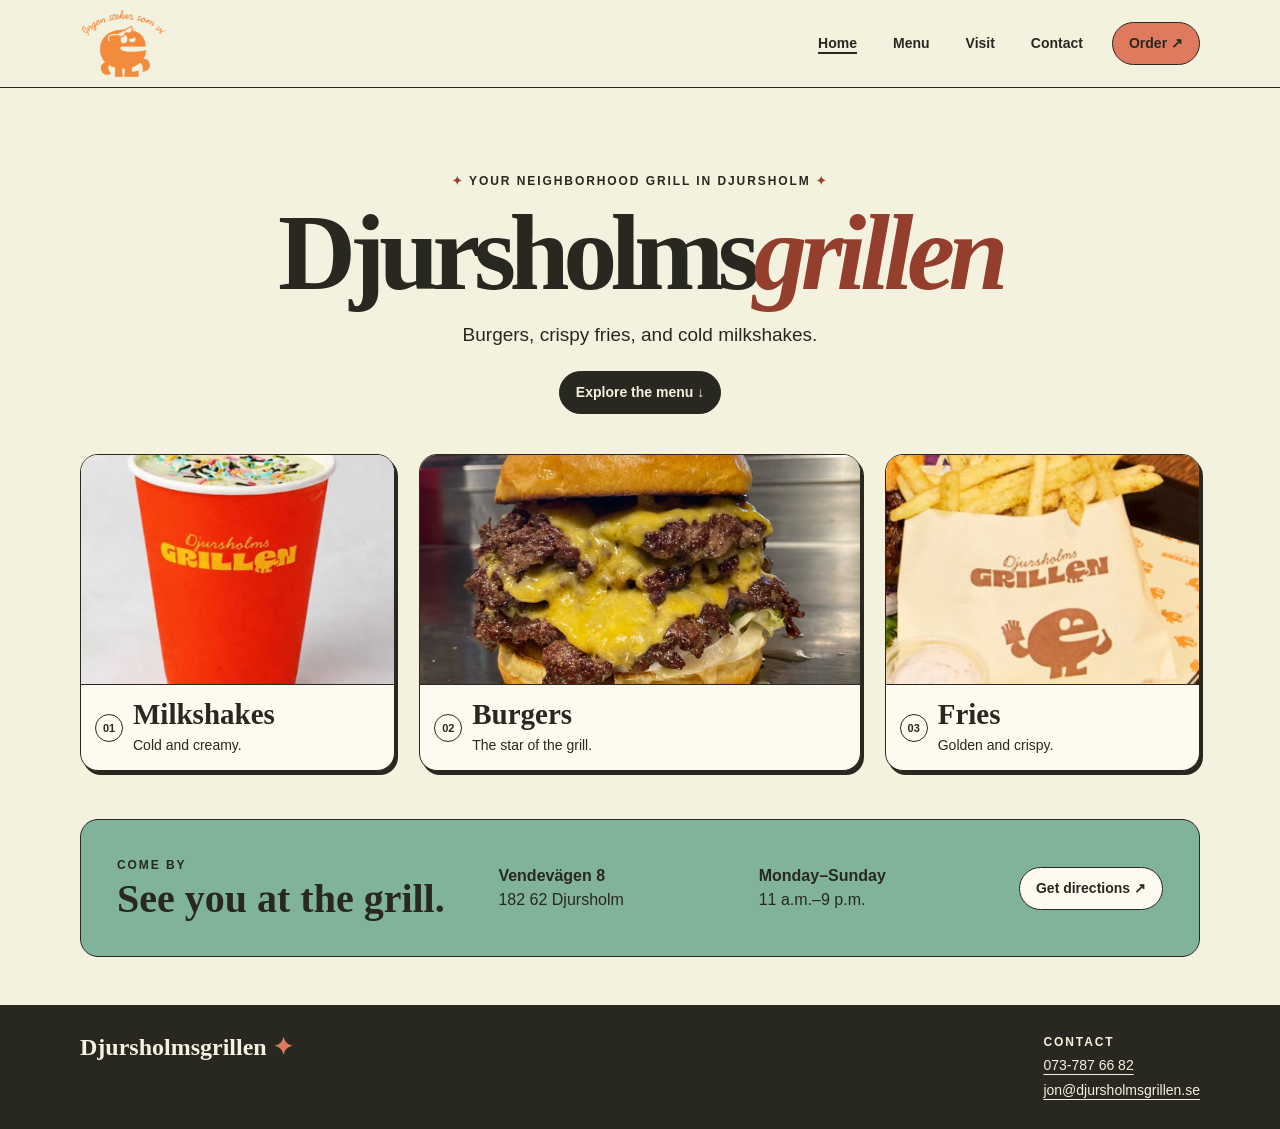
==== index.html @ 4b05fd67 "index" ====
<!DOCTYPE html>
<html lang="en">
<head>
    <meta charset="UTF-8">
    <meta name="viewport" content="width=device-width, initial-scale=1.0">
    <meta name="description" content="Burgers, crispy fries, and cold milkshakes at Djursholmsgrillen.">
    <title>Djursholmsgrillen</title>
    <link rel="stylesheet" href="css/style.css">
</head>

<body>
    <header id="home">
        <nav aria-label="Main navigation">
            <a class="logo" href="#home" aria-label="Djursholmsgrillen home">
    <img src="images/burgerlogo.jpg" alt="">
</a>

            <ul>
    <li><a class="active" href="Home.html" aria-current="page">Home</a></li>
    <li><a href="menu.html">Menu</a></li>
    <li><a href="visit.html">Visit</a></li>
    <li><a href="contact.html">Contact</a></li>
    <li><a class="order" href="https://yabie.online/djursholmsgrillen/en">Order ↗</a></li>
</ul>
        </nav>
    </header>

    <main>
        <section class="hero" aria-labelledby="page-title">
            <p class="eyebrow">
                <span aria-hidden="true">✦</span>
                Your neighborhood grill in Djursholm
                <span aria-hidden="true">✦</span>
            </p>
            <h1 id="page-title">Djursholms<wbr><em>grillen</em></h1>
            <p class="intro">Burgers, crispy fries, and cold milkshakes.</p>
            <a class="button" href="Menu.html">Explore the menu <span aria-hidden="true">↓</span></a>
        </section>

        

        <section aria-label="Our favorites">
            <div class="food-grid">
                <figure class="food-card shake">
                    <div class="food-picture">
                        <img src="images/milkshake.jpg" alt="Milkshake">
                    </div>
                    <figcaption>
                        <span class="card-number" aria-hidden="true">01</span>
                        <div>
                            <h3>Milkshakes</h3>
                            <p>Cold and creamy.</p>
                        </div>
                    </figcaption>
                </figure>

                <figure class="food-card burger">
                    <div class="food-picture">
                        <img src="images/burger.jpg" alt="Burger">
                    </div>
                    <figcaption>
                        <span class="card-number" aria-hidden="true">02</span>
                        <div>
                            <h3>Burgers</h3>
                            <p>The star of the grill.</p>
                        </div>
                    </figcaption>
                </figure>

                <figure class="food-card fries">
                    <div class="food-picture">
                        <img src="images/fries.jpg" alt="French fries">
                    </div>
                    <figcaption>
                        <span class="card-number" aria-hidden="true">03</span>
                        <div>
                            <h3>Fries</h3>
                            <p>Golden and crispy.</p>
                        </div>
                    </figcaption>
                </figure>
            </div>
        </section>

        <section class="visit" id="visit" aria-labelledby="visit-title">
            <div>
                <p class="eyebrow">Come by</p>
                <h2 id="visit-title">See you at the grill.</h2>
            </div>
            <p><strong>Vendevägen 8</strong><br>182 62 Djursholm</p>
            <p><strong>Monday–Sunday</strong><br>11 a.m.–9 p.m.</p>
            <a class="button" href="https://maps.google.com/?q=Vendev%C3%A4gen+8,+182+62+Djursholm">
                Get directions <span aria-hidden="true">↗</span>
            </a>
        </section>
    </main>

    <footer id="contact">
        <div class="footer-inner">
            <p class="footer-name">Djursholmsgrillen <span aria-hidden="true">✦</span></p>
            <div>
                <h2 class="eyebrow">Contact</h2>
                <a href="tel:+46737876682">073-787 66 82</a>
                <a href="mailto:jon@djursholmsgrillen.se">jon@djursholmsgrillen.se</a>
            </div>
        </div>
    </footer>
</body>
</html>
---- css/style.css ----
/* Colors */
:root {
    --cream: #f4f1de;
    --terracotta: #e07a5f;
    --sage: #81b29a;
    --ink: #282820;
    --rust: #943f2e;
    --paper: #fffaf0;
}

* {
    box-sizing: border-box;
}

body {
    margin: 0;
    background: var(--cream);
    color: var(--ink);
    font-family: Arial, sans-serif;
    line-height: 1.5;
}

h1, h2, h3, p, figure {
    margin: 0;
}

a {
    color: inherit;
    text-underline-offset: 4px;
}

a:focus-visible {
    outline: 2px solid currentColor;
    outline-offset: 4px;
}

main,
.footer-inner {
    width: min(92%, 1120px);
    margin: 0 auto;
}

/* Horizontal navigation */
header {
    border-bottom: 1px solid var(--ink);
}

nav {
    display: flex;
    align-items: center;
    justify-content: space-between;
    gap: 12px;
    width: min(94%, 1120px);
    min-height: 74px;
    margin: 0 auto;
    padding: 8px 0;
}

nav ul {
    display: flex;
    align-items: center;
    gap: clamp(4px, 2vw, 22px);
    margin: 0;
    padding: 0;
    list-style: none;
}

nav a {
    display: block;
    padding: 12px 7px;
    font-size: 14px;
    font-weight: bold;
    text-decoration: none;
    white-space: nowrap;
}

nav a:hover,
nav a.active {
    text-decoration: underline;
    text-decoration-thickness: 2px;
}

nav .logo {
    flex-shrink: 0;
    width: 88px;
    padding: 0;
}

nav .logo img {
    display: block;
    width: 100%;
    height: auto;
    border-radius: 8px;
}

nav .order,
.button {
    display: inline-block;
    padding: 10px 16px;
    border: 1px solid var(--ink);
    border-radius: 30px;
    background: var(--terracotta);
    color: var(--ink);
    font-size: 14px;
    font-weight: bold;
    text-decoration: none;
}

nav .order:hover,
.button:hover {
    background: var(--paper);
}

/* Homepage and menu page headings */
.hero,
.menu-hero {
    padding: clamp(40px, 7vw, 84px) 0 40px;
    text-align: center;
}

.eyebrow {
    font-size: 12px;
    font-weight: bold;
    letter-spacing: 0.16em;
    text-transform: uppercase;
}

.hero .eyebrow span,
.menu-hero .eyebrow {
    color: var(--rust);
}

.hero h1,
.menu-hero h1 {
    margin: 12px 0 16px;
    font: bold clamp(40px, 9vw, 108px)/0.95 Georgia, serif;
    letter-spacing: -0.06em;
}

.hero h1 em,
.menu-hero h1 em {
    color: var(--rust);
}

.intro {
    font-size: clamp(16px, 2vw, 19px);
}

.hero .button {
    margin-top: 22px;
    background: var(--ink);
    color: var(--cream);
}

.hero .button:hover {
    background: var(--terracotta);
    color: var(--ink);
}

.hero .button:focus-visible {
    outline-color: var(--ink);
}

/* Homepage photo cards */
.section-top {
    display: flex;
    align-items: center;
    justify-content: space-between;
    gap: 16px;
    padding: 12px 0;
    border-top: 1px solid var(--ink);
}

.section-top a {
    font-size: 14px;
    font-weight: bold;
}

.food-grid,
.menu-grid {
    display: grid;
    grid-template-columns: minmax(0, 1fr) minmax(0, 1.4fr) minmax(0, 1fr);
    gap: clamp(14px, 2vw, 24px);
}

.food-card,
.menu-panel {
    overflow: hidden;
    border: 1px solid var(--ink);
    border-radius: 18px;
    background: var(--paper);
    box-shadow: 3px 4px 0 var(--ink);
}

.food-picture {
    height: clamp(155px, 20vw, 230px);
    overflow: hidden;
    border-bottom: 1px solid var(--ink);
}

.food-picture img,
.menu-panel > img {
    display: block;
    width: 100%;
    object-fit: cover;
    object-position: center;
}

.food-picture img {
    height: 100%;
}

.food-card figcaption {
    display: flex;
    align-items: center;
    gap: 10px;
    padding: 14px;
}

.card-number {
    display: grid;
    flex-shrink: 0;
    place-items: center;
    width: 28px;
    height: 28px;
    border: 1px solid var(--ink);
    border-radius: 50%;
    font-size: 11px;
    font-weight: bold;
}

.food-card h3 {
    font: bold clamp(19px, 3vw, 29px)/1.1 Georgia, serif;
}

.food-card p {
    margin-top: 4px;
    font-size: 14px;
}

/* Visit section */
.visit {
    display: grid;
    grid-template-columns: 1.5fr 1fr 1fr auto;
    align-items: center;
    gap: 18px;
    margin: 48px 0;
    padding: clamp(18px, 4vw, 36px);
    border: 1px solid var(--ink);
    border-radius: 18px;
    background: var(--sage);
}

.visit h2 {
    margin-top: 4px;
    font: bold clamp(26px, 4vw, 40px)/1.05 Georgia, serif;
}

.visit .button {
    justify-self: start;
    background: var(--paper);
}

.visit .button:hover {
    background: var(--cream);
}

/* Menu page */
.menu-page {
    padding-bottom: 48px;
}

.menu-grid {
    grid-template-areas: "sides burgers drinks";
    align-items: start;
}

.menu-sides {
    grid-area: sides;
    --panel-color: var(--sage);
}

.menu-burgers {
    grid-area: burgers;
    --panel-color: var(--terracotta);
}

.menu-drinks {
    grid-area: drinks;
    --panel-color: #e8d7aa;
}

.menu-panel-heading {
    padding: 18px;
    background: var(--panel-color);
}

.menu-panel-heading h2 {
    margin-top: 4px;
    font: bold clamp(24px, 3vw, 38px)/1.05 Georgia, serif;
}

.menu-panel > img {
    height: clamp(155px, 19vw, 220px);
    border-block: 1px solid var(--ink);
}

.menu-items {
    margin: 0;
    padding: 0 18px 6px;
    list-style: none;
}

.menu-items li {
    padding: 13px 0;
}

.menu-items li + li {
    border-top: 1px dashed #aaa591;
}

.menu-item-line {
    display: flex;
    align-items: baseline;
    justify-content: space-between;
    gap: 8px;
}

.menu-items strong {
    font: bold 18px Georgia, serif;
}

.menu-price {
    color: var(--rust);
    font-size: 13px;
    font-weight: bold;
    white-space: nowrap;
}

.menu-items p {
    margin-top: 4px;
    font-size: 14px;
}

.menu-price-guide {
    padding: 10px 18px;
    background: var(--cream);
    font-size: 13px;
}

/* Hide the old "Ready to order?" banner. */
.menu-order {
    display: none;
}

/* Footer */
footer {
    background: var(--ink);
    color: var(--cream);
}

.footer-inner {
    display: flex;
    flex-wrap: wrap;
    justify-content: space-between;
    gap: 18px;
    padding: 28px 0;
}

.footer-name {
    font: bold 24px Georgia, serif;
}

.footer-name span {
    color: var(--terracotta);
}

footer a {
    display: block;
    margin-top: 4px;
    font-size: 14px;
}

/* Smaller screens */
@media (max-width: 720px) {
    .menu-grid {
        grid-template-columns: 1fr;
        grid-template-areas:
            "burgers"
            "sides"
            "drinks";
    }

    .menu-panel > img {
        height: clamp(175px, 45vw, 260px);
    }

    .visit {
        grid-template-columns: 1fr 1fr;
    }

    .visit > div,
    .visit .button {
        grid-column: 1 / -1;
    }
}

@media (max-width: 600px) {
    nav {
        flex-direction: column;
        padding: 12px 0;
    }

    nav ul {
        justify-content: center;
        flex-wrap: wrap;
    }

    nav a {
        padding-inline: 5px;
        font-size: 13px;
    }

    nav .order {
        padding-inline: 9px;
    }

    .food-grid {
        grid-template-columns: 1fr 1fr;
    }

    .food-grid .burger {
        grid-column: 1 / -1;
        grid-row: 1;
    }

    .burger .food-picture {
        height: 210px;
    }

    .food-card figcaption {
        padding: 10px;
    }

    .card-number {
        display: none;
    }
}
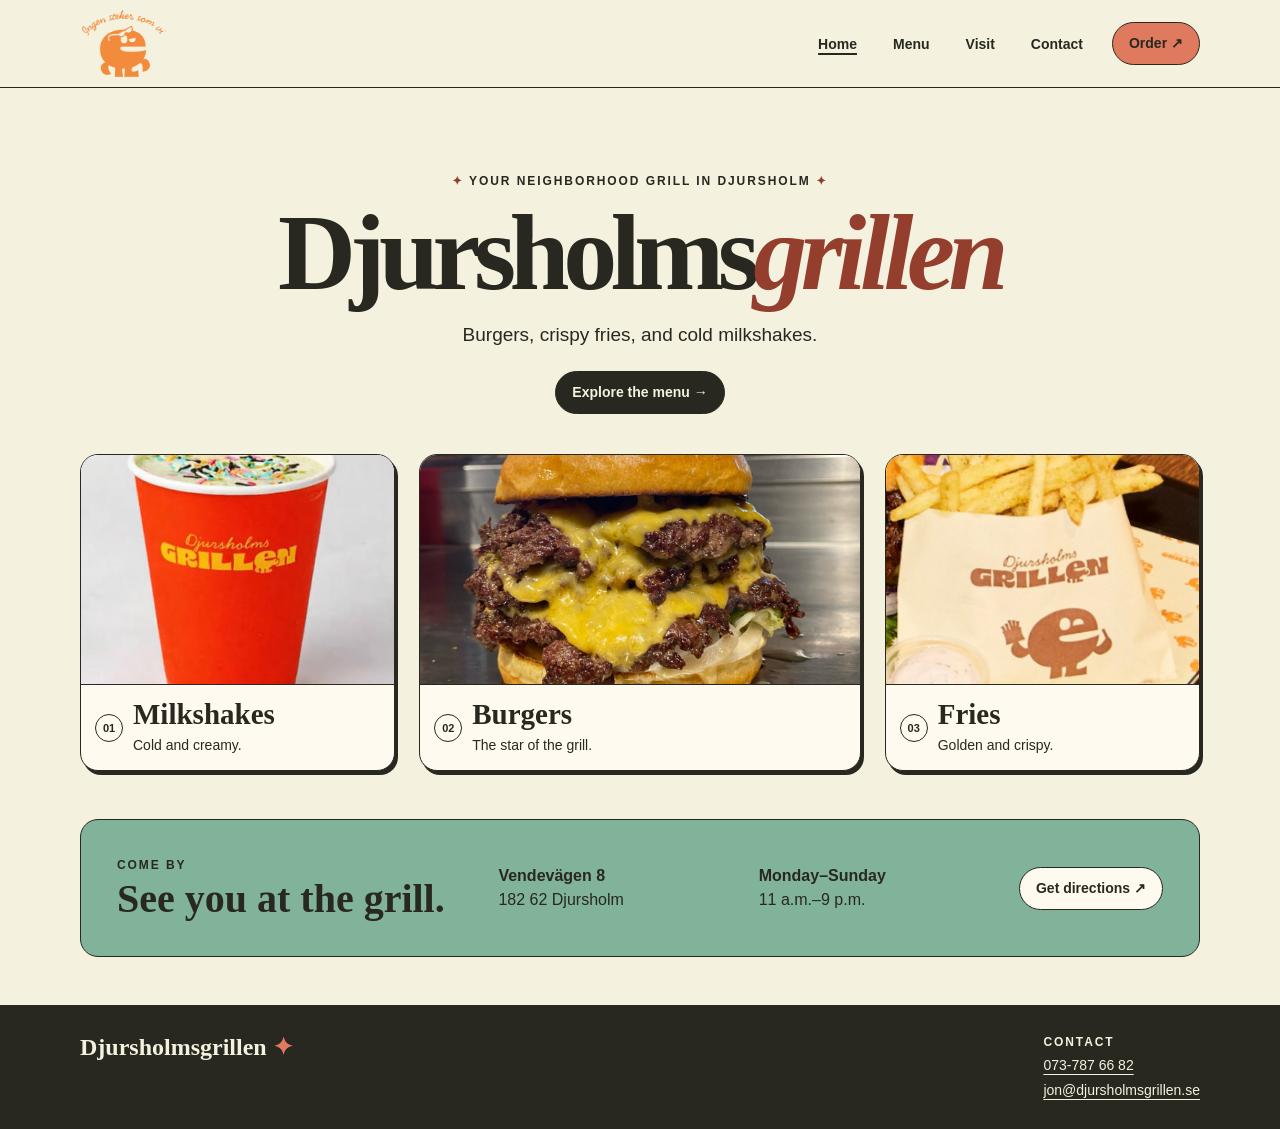
==== commit 969d115a: "final ma" ====
--- a/index.html
+++ b/index.html
@@ -4,24 +4,31 @@
     <meta charset="UTF-8">
     <meta name="viewport" content="width=device-width, initial-scale=1.0">
     <meta name="description" content="Burgers, crispy fries, and cold milkshakes at Djursholmsgrillen.">
-    <title>Djursholmsgrillen</title>
+    <title>Home | Djursholmsgrillen</title>
     <link rel="stylesheet" href="css/style.css">
 </head>
 
 <body>
     <header id="home">
         <nav aria-label="Main navigation">
-            <a class="logo" href="#home" aria-label="Djursholmsgrillen home">
-    <img src="images/burgerlogo.jpg" alt="">
-</a>
+            <a class="logo" href="index.html" aria-label="Djursholmsgrillen home">
+                <img src="images/burgerlogo.jpg" alt="">
+            </a>
 
             <ul>
-    <li><a class="active" href="Home.html" aria-current="page">Home</a></li>
-    <li><a href="menu.html">Menu</a></li>
-    <li><a href="visit.html">Visit</a></li>
-    <li><a href="contact.html">Contact</a></li>
-    <li><a class="order" href="https://yabie.online/djursholmsgrillen/en">Order ↗</a></li>
-</ul>
+                <li><a class="active" href="index.html" aria-current="page">Home</a></li>
+                <li><a href="Menu.html">Menu</a></li>
+                <li><a href="Visit.html">Visit</a></li>
+                <li><a href="contact.html">Contact</a></li>
+                <li>
+                    <a class="order"
+                       href="https://yabie.online/djursholmsgrillen/en"
+                       target="_blank"
+                       rel="noopener">
+                        Order <span aria-hidden="true">↗</span>
+                    </a>
+                </li>
+            </ul>
         </nav>
     </header>
 
@@ -34,10 +41,10 @@
             </p>
             <h1 id="page-title">Djursholms<wbr><em>grillen</em></h1>
             <p class="intro">Burgers, crispy fries, and cold milkshakes.</p>
-            <a class="button" href="Menu.html">Explore the menu <span aria-hidden="true">↓</span></a>
+            <a class="button" href="Menu.html">
+                Explore the menu <span aria-hidden="true">→</span>
+            </a>
         </section>
-
-        
 
         <section aria-label="Our favorites">
             <div class="food-grid">
@@ -48,7 +55,7 @@
                     <figcaption>
                         <span class="card-number" aria-hidden="true">01</span>
                         <div>
-                            <h3>Milkshakes</h3>
+                            <h2>Milkshakes</h2>
                             <p>Cold and creamy.</p>
                         </div>
                     </figcaption>
@@ -61,7 +68,7 @@
                     <figcaption>
                         <span class="card-number" aria-hidden="true">02</span>
                         <div>
-                            <h3>Burgers</h3>
+                            <h2>Burgers</h2>
                             <p>The star of the grill.</p>
                         </div>
                     </figcaption>
@@ -74,7 +81,7 @@
                     <figcaption>
                         <span class="card-number" aria-hidden="true">03</span>
                         <div>
-                            <h3>Fries</h3>
+                            <h2>Fries</h2>
                             <p>Golden and crispy.</p>
                         </div>
                     </figcaption>
@@ -89,7 +96,10 @@
             </div>
             <p><strong>Vendevägen 8</strong><br>182 62 Djursholm</p>
             <p><strong>Monday–Sunday</strong><br>11 a.m.–9 p.m.</p>
-            <a class="button" href="https://maps.google.com/?q=Vendev%C3%A4gen+8,+182+62+Djursholm">
+            <a class="button"
+               href="https://maps.google.com/?q=Vendev%C3%A4gen+8,+182+62+Djursholm"
+               target="_blank"
+               rel="noopener">
                 Get directions <span aria-hidden="true">↗</span>
             </a>
         </section>
@@ -97,7 +107,9 @@
 
     <footer id="contact">
         <div class="footer-inner">
-            <p class="footer-name">Djursholmsgrillen <span aria-hidden="true">✦</span></p>
+            <p class="footer-name">
+                Djursholmsgrillen <span aria-hidden="true">✦</span>
+            </p>
             <div>
                 <h2 class="eyebrow">Contact</h2>
                 <a href="tel:+46737876682">073-787 66 82</a>
--- a/css/style.css
+++ b/css/style.css
@@ -1,4 +1,4 @@
-/* Colors */
+
 :root {
     --cream: #f4f1de;
     --terracotta: #e07a5f;
@@ -6,6 +6,10 @@
     --ink: #282820;
     --rust: #943f2e;
     --paper: #fffaf0;
+
+    --font-primary: Georgia, serif;
+    --font-secondary: Arial, sans-serif;
+    --font-accent: "Trebuchet MS", Arial, sans-serif;
 }
 
 * {
@@ -16,7 +20,7 @@
     margin: 0;
     background: var(--cream);
     color: var(--ink);
-    font-family: Arial, sans-serif;
+    font-family: var(--font-secondary);
     line-height: 1.5;
 }
 
@@ -29,8 +33,8 @@
     text-underline-offset: 4px;
 }
 
-a:focus-visible {
-    outline: 2px solid currentColor;
+:focus-visible {
+    outline: 2px solid var(--rust);
     outline-offset: 4px;
 }
 
@@ -40,7 +44,7 @@
     margin: 0 auto;
 }
 
-/* Horizontal navigation */
+
 header {
     border-bottom: 1px solid var(--ink);
 }
@@ -68,8 +72,7 @@
 nav a {
     display: block;
     padding: 12px 7px;
-    font-size: 14px;
-    font-weight: bold;
+    font: bold 14px var(--font-accent);
     text-decoration: none;
     white-space: nowrap;
 }
@@ -101,8 +104,7 @@
     border-radius: 30px;
     background: var(--terracotta);
     color: var(--ink);
-    font-size: 14px;
-    font-weight: bold;
+    font: bold 14px/1.5 var(--font-accent);
     text-decoration: none;
 }
 
@@ -111,7 +113,7 @@
     background: var(--paper);
 }
 
-/* Homepage and menu page headings */
+
 .hero,
 .menu-hero {
     padding: clamp(40px, 7vw, 84px) 0 40px;
@@ -119,8 +121,7 @@
 }
 
 .eyebrow {
-    font-size: 12px;
-    font-weight: bold;
+    font: bold 12px/1.5 var(--font-accent);
     letter-spacing: 0.16em;
     text-transform: uppercase;
 }
@@ -133,7 +134,7 @@
 .hero h1,
 .menu-hero h1 {
     margin: 12px 0 16px;
-    font: bold clamp(40px, 9vw, 108px)/0.95 Georgia, serif;
+    font: bold clamp(40px, 9vw, 108px)/0.95 var(--font-primary);
     letter-spacing: -0.06em;
 }
 
@@ -157,11 +158,7 @@
     color: var(--ink);
 }
 
-.hero .button:focus-visible {
-    outline-color: var(--ink);
-}
-
-/* Homepage photo cards */
+
 .section-top {
     display: flex;
     align-items: center;
@@ -184,12 +181,17 @@
 }
 
 .food-card,
-.menu-panel {
-    overflow: hidden;
+.menu-panel,
+.info-card {
     border: 1px solid var(--ink);
     border-radius: 18px;
     background: var(--paper);
     box-shadow: 3px 4px 0 var(--ink);
+}
+
+.food-card,
+.menu-panel {
+    overflow: hidden;
 }
 
 .food-picture {
@@ -225,12 +227,12 @@
     height: 28px;
     border: 1px solid var(--ink);
     border-radius: 50%;
-    font-size: 11px;
-    font-weight: bold;
-}
-
+    font: bold 11px var(--font-accent);
+}
+
+.food-card h2,
 .food-card h3 {
-    font: bold clamp(19px, 3vw, 29px)/1.1 Georgia, serif;
+    font: bold clamp(19px, 3vw, 29px)/1.1 var(--font-primary);
 }
 
 .food-card p {
@@ -238,7 +240,7 @@
     font-size: 14px;
 }
 
-/* Visit section */
+
 .visit {
     display: grid;
     grid-template-columns: 1.5fr 1fr 1fr auto;
@@ -251,9 +253,13 @@
     background: var(--sage);
 }
 
+.visit h2,
+.info-card h2 {
+    font: bold clamp(26px, 4vw, 40px)/1.05 var(--font-primary);
+}
+
 .visit h2 {
     margin-top: 4px;
-    font: bold clamp(26px, 4vw, 40px)/1.05 Georgia, serif;
 }
 
 .visit .button {
@@ -297,7 +303,8 @@
 
 .menu-panel-heading h2 {
     margin-top: 4px;
-    font: bold clamp(24px, 3vw, 38px)/1.05 Georgia, serif;
+    font: bold clamp(24px, 3vw, 38px)/1.05 var(--font-primary);
+    overflow-wrap: anywhere;
 }
 
 .menu-panel > img {
@@ -321,19 +328,19 @@
 
 .menu-item-line {
     display: flex;
+    flex-wrap: wrap;
     align-items: baseline;
     justify-content: space-between;
-    gap: 8px;
+    gap: 4px 8px;
 }
 
 .menu-items strong {
-    font: bold 18px Georgia, serif;
+    font: bold 18px var(--font-primary);
 }
 
 .menu-price {
     color: var(--rust);
-    font-size: 13px;
-    font-weight: bold;
+    font: bold 13px var(--font-accent);
     white-space: nowrap;
 }
 
@@ -348,9 +355,139 @@
     font-size: 13px;
 }
 
-/* Hide the old "Ready to order?" banner. */
 .menu-order {
     display: none;
+}
+
+
+.info-page {
+    padding-bottom: 52px;
+}
+
+.info-grid {
+    display: grid;
+    grid-template-columns: minmax(0, 1fr) minmax(0, 1.4fr);
+    gap: clamp(16px, 3vw, 28px);
+}
+
+.info-card {
+    padding: clamp(22px, 4vw, 38px);
+    overflow-wrap: anywhere;
+}
+
+.info-primary {
+    background: var(--sage);
+}
+
+.info-card h2 {
+    margin-bottom: 14px;
+}
+
+.info-card address {
+    font-style: normal;
+}
+
+.info-card p + p {
+    margin-top: 12px;
+}
+
+.info-card .button,
+.info-link {
+    display: inline-block;
+    margin-top: 18px;
+}
+
+.info-link {
+    font-weight: bold;
+}
+
+.visit-map {
+    display: block;
+    width: 100%;
+    height: clamp(260px, 38vw, 390px);
+    margin-top: 28px;
+    border: 1px solid var(--ink);
+    border-radius: 18px;
+}
+
+
+.hours-table {
+    width: 100%;
+    margin-top: 12px;
+    border-collapse: collapse;
+    background: var(--paper);
+}
+
+.hours-table th,
+.hours-table td {
+    padding: 10px 12px;
+    border: 1px solid var(--ink);
+    text-align: left;
+}
+
+.hours-table thead {
+    background: var(--sage);
+}
+
+.takeaway-note {
+    margin-top: 14px;
+}
+
+
+.contact-form-card {
+    margin-top: 28px;
+}
+
+.contact-form {
+    display: grid;
+    gap: 8px;
+    max-width: 580px;
+}
+
+.contact-form label {
+    margin-top: 8px;
+    font-weight: bold;
+}
+
+.contact-form input,
+.contact-form select,
+.contact-form textarea {
+    width: 100%;
+    padding: 10px 12px;
+    border: 1px solid var(--ink);
+    border-radius: 8px;
+    background: var(--cream);
+    color: var(--ink);
+    font: inherit;
+}
+
+.contact-form textarea {
+    resize: vertical;
+}
+
+.contact-form button {
+    justify-self: start;
+    margin-top: 12px;
+    cursor: pointer;
+}
+
+#form-status {
+    margin-top: 12px;
+}
+
+#form-status:empty {
+    margin-top: 0;
+}
+
+.message-preview {
+    margin: 12px 0 0;
+    padding: 16px;
+    border-left: 4px solid var(--terracotta);
+    border-radius: 6px;
+    background: var(--cream);
+    font: inherit;
+    white-space: pre-wrap;
+    overflow-wrap: anywhere;
 }
 
 /* Footer */
@@ -368,7 +505,7 @@
 }
 
 .footer-name {
-    font: bold 24px Georgia, serif;
+    font: bold 24px var(--font-primary);
 }
 
 .footer-name span {
@@ -379,6 +516,10 @@
     display: block;
     margin-top: 4px;
     font-size: 14px;
+}
+
+footer a:focus-visible {
+    outline-color: var(--cream);
 }
 
 /* Smaller screens */
@@ -405,6 +546,12 @@
     }
 }
 
+@media (max-width: 680px) {
+    .info-grid {
+        grid-template-columns: 1fr;
+    }
+}
+
 @media (max-width: 600px) {
     nav {
         flex-direction: column;
